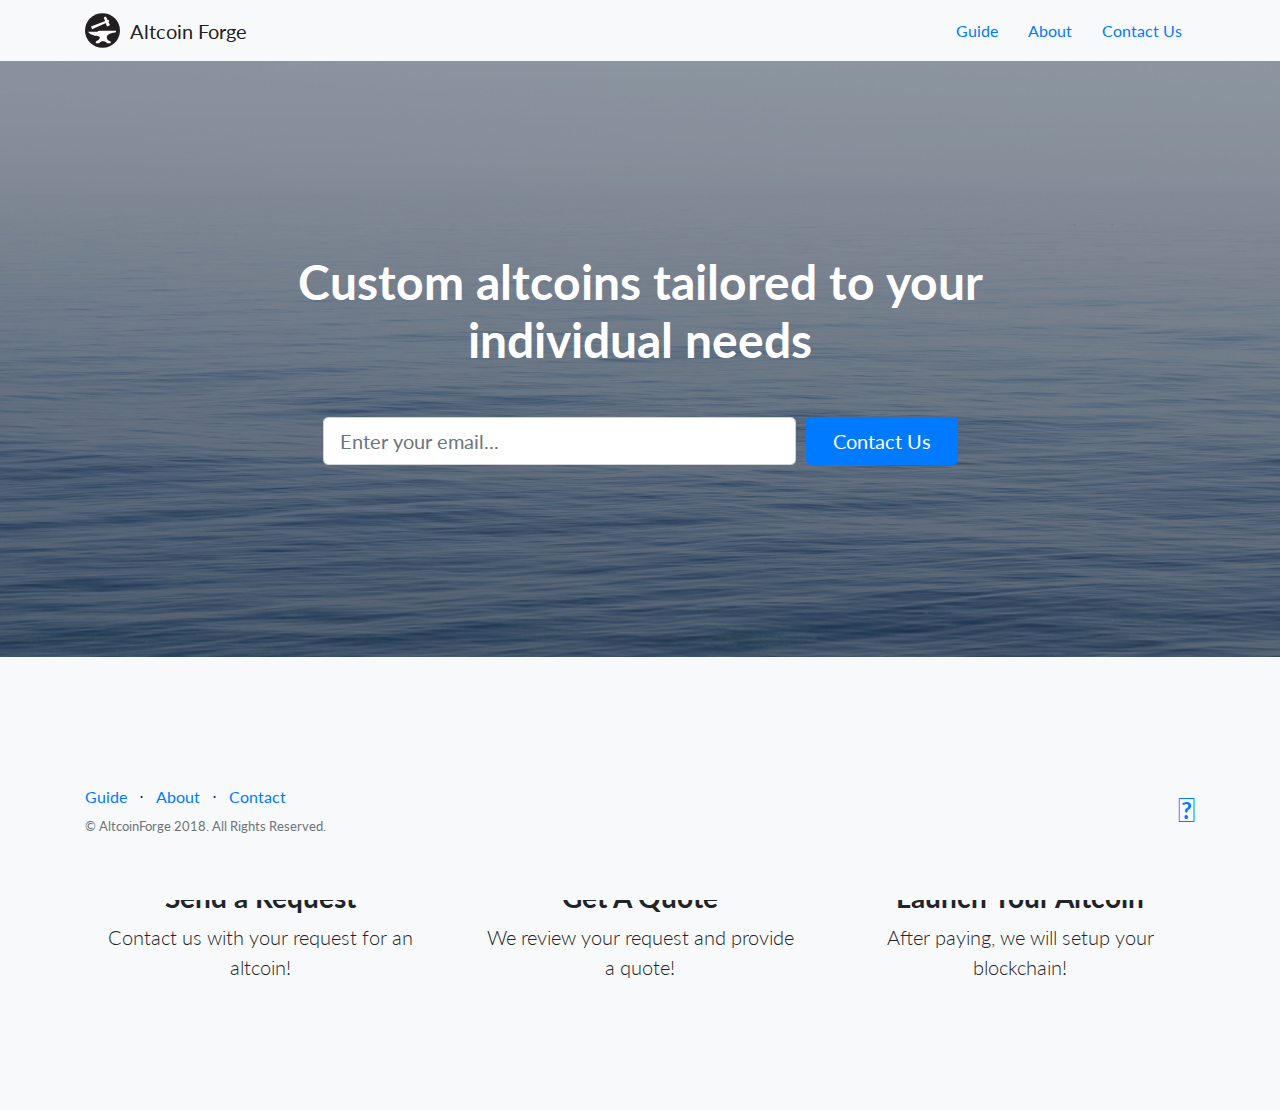
==== index.html @ c7338440 "Fixed Footer, Removed Unused Sections" ====
<!DOCTYPE html>
<html lang="en">

  <head>

    <meta charset="utf-8">
    <meta name="viewport" content="width=device-width, initial-scale=1, shrink-to-fit=no">
    <meta name="description" content="">
    <meta name="author" content="">

    <title>Altcoin Forge Home</title>

    <!-- Bootstrap core CSS -->
    <link href="vendor/bootstrap/css/bootstrap.min.css" rel="stylesheet">

    <!-- Custom fonts for this template -->
    <link rel="stylesheet" href="https://use.fontawesome.com/releases/v5.0.11/css/all.css" integrity="sha384-p2jx59pefphTFIpeqCcISO9MdVfIm4pNnsL08A6v5vaQc4owkQqxMV8kg4Yvhaw/" crossorigin="anonymous">
    <link href="vendor/font-awesome/css/font-awesome.min.css" rel="stylesheet" type="text/css">
    <link href="vendor/simple-line-icons/css/simple-line-icons.css" rel="stylesheet" type="text/css">
    <link href="https://fonts.googleapis.com/css?family=Lato:300,400,700,300italic,400italic,700italic" rel="stylesheet" type="text/css">

    <!-- Custom styles for this template -->
    <link href="css/landing-page.min.css" rel="stylesheet">

    <!-- Favicon -->
    <link rel="icon" href="./img/icon.png" sizes="16x16">
  </head>

  <body>

    <!-- Navigation -->
    <nav class="navbar navbar-light bg-light static-top">
      <div class="container">
        <a class="navbar-brand" href="/" style='display:flex; align-items:center'>
          <img src='./img/goodlogo.svg' width='35' style='margin-right: 10px'/>
          Altcoin Forge
        </a>
        <div>
          <a class="btn" href="/guide">Guide</a>
          <a class="btn" href="/about">About</a>
          <a class="btn" href="/contact">Contact Us</a>
        </div>
      </div>
    </nav>
    <!-- Masthead -->
    <header class="masthead text-white text-center">
      <div class="overlay" style="background-attachment: fixed;"></div>
      <div class="container">
        <div class="row">
          <div class="col-xl-9 mx-auto">
            <h1 class="mb-5">Custom altcoins tailored to your individual needs</h1>
          </div>
          <div class="col-md-10 col-lg-8 col-xl-7 mx-auto">
            <form>
              <div class="form-row">
                <div class="col-12 col-md-9 mb-2 mb-md-0">
                  <input type="email" class="form-control form-control-lg" placeholder="Enter your email...">
                </div>
                <div class="col-12 col-md-3">
                  <button type="submit" class="btn btn-block btn-lg btn-primary">Contact Us</button>
                </div>
              </div>
            </form>
          </div>
        </div>
      </div>
    </header>

    <!-- Icons Grid -->
    <section class="features-icons bg-light text-center">
      <div class="container">
        <div class="row">
          <div class="col-lg-4">
            <div class="features-icons-item mx-auto mb-5 mb-lg-0 mb-lg-3">
              <div class="features-icons-icon d-flex">
                <i class="icon-paper-plane m-auto text-primary"></i>
              </div>
              <h3>Send a Request</h3>
              <p class="lead mb-0">Contact us with your request for an altcoin!</p>
            </div>
          </div>
          <div class="col-lg-4">
            <div class="features-icons-item mx-auto mb-5 mb-lg-0 mb-lg-3">
              <div class="features-icons-icon d-flex">
                <i class="icon-envelope-letter m-auto text-primary"></i>
              </div>
              <h3>Get A Quote</h3>
              <p class="lead mb-0">We review your request and provide a quote!</p>
            </div>
          </div>
          <div class="col-lg-4">
            <div class="features-icons-item mx-auto mb-0 mb-lg-3">
              <div class="features-icons-icon d-flex">
                <i class="icon-rocket m-auto text-primary"></i>
              </div>
              <h3>Launch Your Altcoin</h3>
              <p class="lead mb-0">After paying, we will setup your blockchain!</p>
            </div>
          </div>
        </div>
      </div>
    </section>

    <!-- Footer -->
    <footer class="footer fixed-bottom bg-light">
      <div class="container">
        <div class="row">
          <div class="col-lg-6 h-100 text-center text-lg-left my-auto">
            <ul class="list-inline mb-2">
              <li class="list-inline-item">
                <a href="/about">Guide</a>
              </li>
              <li class="list-inline-item">&sdot;</li>
              <li class="list-inline-item">
                <a href="/about">About</a>
              </li>
              <li class="list-inline-item">&sdot;</li>
              <li class="list-inline-item">
                <a href="/contact">Contact</a>
              </li>
            </ul>
            <p class="text-muted small mb-4 mb-lg-0">&copy; AltcoinForge 2018. All Rights Reserved.</p>
          </div>
          <div class="col-lg-6 h-100 text-center text-lg-right my-auto">
            <ul class="list-inline mb-0">
              <!-- <li class="list-inline-item mr-3">
                <a href="#">
                  <i class="fa fa-facebook fa-2x fa-fw"></i>
                </a>
              </li>
              <li class="list-inline-item mr-3">
                <a href="#">
                  <i class="fa fa-twitter fa-2x fa-fw"></i>
                </a>
              </li>
              <li class="list-inline-item">
                <a href="#">
                  <i class="fa fa-instagram fa-2x fa-fw"></i>
                </a>
              </li> -->
              <li class="list-inline-item">
                <a href="/contact">
                  <i class="fas fa-envelope fa-2x fa-fw"></i>
                </a>
              </li>
            </ul>
          </div>
        </div>
      </div>
    </footer>

    <!-- Bootstrap core JavaScript -->
    <script src="vendor/jquery/jquery.min.js"></script>
    <script src="vendor/bootstrap/js/bootstrap.bundle.min.js"></script>

  </body>

</html>
---- vendor/simple-line-icons/css/simple-line-icons.css ----
@font-face {
  font-family: 'simple-line-icons';
  src: url('../fonts/Simple-Line-Icons.eot?v=2.4.0');
  src: url('../fonts/Simple-Line-Icons.eot?v=2.4.0#iefix') format('embedded-opentype'), url('../fonts/Simple-Line-Icons.woff2?v=2.4.0') format('woff2'), url('../fonts/Simple-Line-Icons.ttf?v=2.4.0') format('truetype'), url('../fonts/Simple-Line-Icons.woff?v=2.4.0') format('woff'), url('../fonts/Simple-Line-Icons.svg?v=2.4.0#simple-line-icons') format('svg');
  font-weight: normal;
  font-style: normal;
}
/*
 Use the following CSS code if you want to have a class per icon.
 Instead of a list of all class selectors, you can use the generic [class*="icon-"] selector, but it's slower:
*/
.icon-user,
.icon-people,
.icon-user-female,
.icon-user-follow,
.icon-user-following,
.icon-user-unfollow,
.icon-login,
.icon-logout,
.icon-emotsmile,
.icon-phone,
.icon-call-end,
.icon-call-in,
.icon-call-out,
.icon-map,
.icon-location-pin,
.icon-direction,
.icon-directions,
.icon-compass,
.icon-layers,
.icon-menu,
.icon-list,
.icon-options-vertical,
.icon-options,
.icon-arrow-down,
.icon-arrow-left,
.icon-arrow-right,
.icon-arrow-up,
.icon-arrow-up-circle,
.icon-arrow-left-circle,
.icon-arrow-right-circle,
.icon-arrow-down-circle,
.icon-check,
.icon-clock,
.icon-plus,
.icon-minus,
.icon-close,
.icon-event,
.icon-exclamation,
.icon-organization,
.icon-trophy,
.icon-screen-smartphone,
.icon-screen-desktop,
.icon-plane,
.icon-notebook,
.icon-mustache,
.icon-mouse,
.icon-magnet,
.icon-energy,
.icon-disc,
.icon-cursor,
.icon-cursor-move,
.icon-crop,
.icon-chemistry,
.icon-speedometer,
.icon-shield,
.icon-screen-tablet,
.icon-magic-wand,
.icon-hourglass,
.icon-graduation,
.icon-ghost,
.icon-game-controller,
.icon-fire,
.icon-eyeglass,
.icon-envelope-open,
.icon-envelope-letter,
.icon-bell,
.icon-badge,
.icon-anchor,
.icon-wallet,
.icon-vector,
.icon-speech,
.icon-puzzle,
.icon-printer,
.icon-present,
.icon-playlist,
.icon-pin,
.icon-picture,
.icon-handbag,
.icon-globe-alt,
.icon-globe,
.icon-folder-alt,
.icon-folder,
.icon-film,
.icon-feed,
.icon-drop,
.icon-drawer,
.icon-docs,
.icon-doc,
.icon-diamond,
.icon-cup,
.icon-calculator,
.icon-bubbles,
.icon-briefcase,
.icon-book-open,
.icon-basket-loaded,
.icon-basket,
.icon-bag,
.icon-action-undo,
.icon-action-redo,
.icon-wrench,
.icon-umbrella,
.icon-trash,
.icon-tag,
.icon-support,
.icon-frame,
.icon-size-fullscreen,
.icon-size-actual,
.icon-shuffle,
.icon-share-alt,
.icon-share,
.icon-rocket,
.icon-question,
.icon-pie-chart,
.icon-pencil,
.icon-note,
.icon-loop,
.icon-home,
.icon-grid,
.icon-graph,
.icon-microphone,
.icon-music-tone-alt,
.icon-music-tone,
.icon-earphones-alt,
.icon-earphones,
.icon-equalizer,
.icon-like,
.icon-dislike,
.icon-control-start,
.icon-control-rewind,
.icon-control-play,
.icon-control-pause,
.icon-control-forward,
.icon-control-end,
.icon-volume-1,
.icon-volume-2,
.icon-volume-off,
.icon-calendar,
.icon-bulb,
.icon-chart,
.icon-ban,
.icon-bubble,
.icon-camrecorder,
.icon-camera,
.icon-cloud-download,
.icon-cloud-upload,
.icon-envelope,
.icon-eye,
.icon-flag,
.icon-heart,
.icon-info,
.icon-key,
.icon-link,
.icon-lock,
.icon-lock-open,
.icon-magnifier,
.icon-magnifier-add,
.icon-magnifier-remove,
.icon-paper-clip,
.icon-paper-plane,
.icon-power,
.icon-refresh,
.icon-reload,
.icon-settings,
.icon-star,
.icon-symbol-female,
.icon-symbol-male,
.icon-target,
.icon-credit-card,
.icon-paypal,
.icon-social-tumblr,
.icon-social-twitter,
.icon-social-facebook,
.icon-social-instagram,
.icon-social-linkedin,
.icon-social-pinterest,
.icon-social-github,
.icon-social-google,
.icon-social-reddit,
.icon-social-skype,
.icon-social-dribbble,
.icon-social-behance,
.icon-social-foursqare,
.icon-social-soundcloud,
.icon-social-spotify,
.icon-social-stumbleupon,
.icon-social-youtube,
.icon-social-dropbox,
.icon-social-vkontakte,
.icon-social-steam {
  font-family: 'simple-line-icons';
  speak: none;
  font-style: normal;
  font-weight: normal;
  font-variant: normal;
  text-transform: none;
  line-height: 1;
  /* Better Font Rendering =========== */
  -webkit-font-smoothing: antialiased;
  -moz-osx-font-smoothing: grayscale;
}
.icon-user:before {
  content: "\e005";
}
.icon-people:before {
  content: "\e001";
}
.icon-user-female:before {
  content: "\e000";
}
.icon-user-follow:before {
  content: "\e002";
}
.icon-user-following:before {
  content: "\e003";
}
.icon-user-unfollow:before {
  content: "\e004";
}
.icon-login:before {
  content: "\e066";
}
.icon-logout:before {
  content: "\e065";
}
.icon-emotsmile:before {
  content: "\e021";
}
.icon-phone:before {
  content: "\e600";
}
.icon-call-end:before {
  content: "\e048";
}
.icon-call-in:before {
  content: "\e047";
}
.icon-call-out:before {
  content: "\e046";
}
.icon-map:before {
  content: "\e033";
}
.icon-location-pin:before {
  content: "\e096";
}
.icon-direction:before {
  content: "\e042";
}
.icon-directions:before {
  content: "\e041";
}
.icon-compass:before {
  content: "\e045";
}
.icon-layers:before {
  content: "\e034";
}
.icon-menu:before {
  content: "\e601";
}
.icon-list:before {
  content: "\e067";
}
.icon-options-vertical:before {
  content: "\e602";
}
.icon-options:before {
  content: "\e603";
}
.icon-arrow-down:before {
  content: "\e604";
}
.icon-arrow-left:before {
  content: "\e605";
}
.icon-arrow-right:before {
  content: "\e606";
}
.icon-arrow-up:before {
  content: "\e607";
}
.icon-arrow-up-circle:before {
  content: "\e078";
}
.icon-arrow-left-circle:before {
  content: "\e07a";
}
.icon-arrow-right-circle:before {
  content: "\e079";
}
.icon-arrow-down-circle:before {
  content: "\e07b";
}
.icon-check:before {
  content: "\e080";
}
.icon-clock:before {
  content: "\e081";
}
.icon-plus:before {
  content: "\e095";
}
.icon-minus:before {
  content: "\e615";
}
.icon-close:before {
  content: "\e082";
}
.icon-event:before {
  content: "\e619";
}
.icon-exclamation:before {
  content: "\e617";
}
.icon-organization:before {
  content: "\e616";
}
.icon-trophy:before {
  content: "\e006";
}
.icon-screen-smartphone:before {
  content: "\e010";
}
.icon-screen-desktop:before {
  content: "\e011";
}
.icon-plane:before {
  content: "\e012";
}
.icon-notebook:before {
  content: "\e013";
}
.icon-mustache:before {
  content: "\e014";
}
.icon-mouse:before {
  content: "\e015";
}
.icon-magnet:before {
  content: "\e016";
}
.icon-energy:before {
  content: "\e020";
}
.icon-disc:before {
  content: "\e022";
}
.icon-cursor:before {
  content: "\e06e";
}
.icon-cursor-move:before {
  content: "\e023";
}
.icon-crop:before {
  content: "\e024";
}
.icon-chemistry:before {
  content: "\e026";
}
.icon-speedometer:before {
  content: "\e007";
}
.icon-shield:before {
  content: "\e00e";
}
.icon-screen-tablet:before {
  content: "\e00f";
}
.icon-magic-wand:before {
  content: "\e017";
}
.icon-hourglass:before {
  content: "\e018";
}
.icon-graduation:before {
  content: "\e019";
}
.icon-ghost:before {
  content: "\e01a";
}
.icon-game-controller:before {
  content: "\e01b";
}
.icon-fire:before {
  content: "\e01c";
}
.icon-eyeglass:before {
  content: "\e01d";
}
.icon-envelope-open:before {
  content: "\e01e";
}
.icon-envelope-letter:before {
  content: "\e01f";
}
.icon-bell:before {
  content: "\e027";
}
.icon-badge:before {
  content: "\e028";
}
.icon-anchor:before {
  content: "\e029";
}
.icon-wallet:before {
  content: "\e02a";
}
.icon-vector:before {
  content: "\e02b";
}
.icon-speech:before {
  content: "\e02c";
}
.icon-puzzle:before {
  content: "\e02d";
}
.icon-printer:before {
  content: "\e02e";
}
.icon-present:before {
  content: "\e02f";
}
.icon-playlist:before {
  content: "\e030";
}
.icon-pin:before {
  content: "\e031";
}
.icon-picture:before {
  content: "\e032";
}
.icon-handbag:before {
  content: "\e035";
}
.icon-globe-alt:before {
  content: "\e036";
}
.icon-globe:before {
  content: "\e037";
}
.icon-folder-alt:before {
  content: "\e039";
}
.icon-folder:before {
  content: "\e089";
}
.icon-film:before {
  content: "\e03a";
}
.icon-feed:before {
  content: "\e03b";
}
.icon-drop:before {
  content: "\e03e";
}
.icon-drawer:before {
  content: "\e03f";
}
.icon-docs:before {
  content: "\e040";
}
.icon-doc:before {
  content: "\e085";
}
.icon-diamond:before {
  content: "\e043";
}
.icon-cup:before {
  content: "\e044";
}
.icon-calculator:before {
  content: "\e049";
}
.icon-bubbles:before {
  content: "\e04a";
}
.icon-briefcase:before {
  content: "\e04b";
}
.icon-book-open:before {
  content: "\e04c";
}
.icon-basket-loaded:before {
  content: "\e04d";
}
.icon-basket:before {
  content: "\e04e";
}
.icon-bag:before {
  content: "\e04f";
}
.icon-action-undo:before {
  content: "\e050";
}
.icon-action-redo:before {
  content: "\e051";
}
.icon-wrench:before {
  content: "\e052";
}
.icon-umbrella:before {
  content: "\e053";
}
.icon-trash:before {
  content: "\e054";
}
.icon-tag:before {
  content: "\e055";
}
.icon-support:before {
  content: "\e056";
}
.icon-frame:before {
  content: "\e038";
}
.icon-size-fullscreen:before {
  content: "\e057";
}
.icon-size-actual:before {
  content: "\e058";
}
.icon-shuffle:before {
  content: "\e059";
}
.icon-share-alt:before {
  content: "\e05a";
}
.icon-share:before {
  content: "\e05b";
}
.icon-rocket:before {
  content: "\e05c";
}
.icon-question:before {
  content: "\e05d";
}
.icon-pie-chart:before {
  content: "\e05e";
}
.icon-pencil:before {
  content: "\e05f";
}
.icon-note:before {
  content: "\e060";
}
.icon-loop:before {
  content: "\e064";
}
.icon-home:before {
  content: "\e069";
}
.icon-grid:before {
  content: "\e06a";
}
.icon-graph:before {
  content: "\e06b";
}
.icon-microphone:before {
  content: "\e063";
}
.icon-music-tone-alt:before {
  content: "\e061";
}
.icon-music-tone:before {
  content: "\e062";
}
.icon-earphones-alt:before {
  content: "\e03c";
}
.icon-earphones:before {
  content: "\e03d";
}
.icon-equalizer:before {
  content: "\e06c";
}
.icon-like:before {
  content: "\e068";
}
.icon-dislike:before {
  content: "\e06d";
}
.icon-control-start:before {
  content: "\e06f";
}
.icon-control-rewind:before {
  content: "\e070";
}
.icon-control-play:before {
  content: "\e071";
}
.icon-control-pause:before {
  content: "\e072";
}
.icon-control-forward:before {
  content: "\e073";
}
.icon-control-end:before {
  content: "\e074";
}
.icon-volume-1:before {
  content: "\e09f";
}
.icon-volume-2:before {
  content: "\e0a0";
}
.icon-volume-off:before {
  content: "\e0a1";
}
.icon-calendar:before {
  content: "\e075";
}
.icon-bulb:before {
  content: "\e076";
}
.icon-chart:before {
  content: "\e077";
}
.icon-ban:before {
  content: "\e07c";
}
.icon-bubble:before {
  content: "\e07d";
}
.icon-camrecorder:before {
  content: "\e07e";
}
.icon-camera:before {
  content: "\e07f";
}
.icon-cloud-download:before {
  content: "\e083";
}
.icon-cloud-upload:before {
  content: "\e084";
}
.icon-envelope:before {
  content: "\e086";
}
.icon-eye:before {
  content: "\e087";
}
.icon-flag:before {
  content: "\e088";
}
.icon-heart:before {
  content: "\e08a";
}
.icon-info:before {
  content: "\e08b";
}
.icon-key:before {
  content: "\e08c";
}
.icon-link:before {
  content: "\e08d";
}
.icon-lock:before {
  content: "\e08e";
}
.icon-lock-open:before {
  content: "\e08f";
}
.icon-magnifier:before {
  content: "\e090";
}
.icon-magnifier-add:before {
  content: "\e091";
}
.icon-magnifier-remove:before {
  content: "\e092";
}
.icon-paper-clip:before {
  content: "\e093";
}
.icon-paper-plane:before {
  content: "\e094";
}
.icon-power:before {
  content: "\e097";
}
.icon-refresh:before {
  content: "\e098";
}
.icon-reload:before {
  content: "\e099";
}
.icon-settings:before {
  content: "\e09a";
}
.icon-star:before {
  content: "\e09b";
}
.icon-symbol-female:before {
  content: "\e09c";
}
.icon-symbol-male:before {
  content: "\e09d";
}
.icon-target:before {
  content: "\e09e";
}
.icon-credit-card:before {
  content: "\e025";
}
.icon-paypal:before {
  content: "\e608";
}
.icon-social-tumblr:before {
  content: "\e00a";
}
.icon-social-twitter:before {
  content: "\e009";
}
.icon-social-facebook:before {
  content: "\e00b";
}
.icon-social-instagram:before {
  content: "\e609";
}
.icon-social-linkedin:before {
  content: "\e60a";
}
.icon-social-pinterest:before {
  content: "\e60b";
}
.icon-social-github:before {
  content: "\e60c";
}
.icon-social-google:before {
  content: "\e60d";
}
.icon-social-reddit:before {
  content: "\e60e";
}
.icon-social-skype:before {
  content: "\e60f";
}
.icon-social-dribbble:before {
  content: "\e00d";
}
.icon-social-behance:before {
  content: "\e610";
}
.icon-social-foursqare:before {
  content: "\e611";
}
.icon-social-soundcloud:before {
  content: "\e612";
}
.icon-social-spotify:before {
  content: "\e613";
}
.icon-social-stumbleupon:before {
  content: "\e614";
}
.icon-social-youtube:before {
  content: "\e008";
}
.icon-social-dropbox:before {
  content: "\e00c";
}
.icon-social-vkontakte:before {
  content: "\e618";
}
.icon-social-steam:before {
  content: "\e620";
}
---- css/landing-page.min.css ----
body{font-family:Lato,'Helvetica Neue',Helvetica,Arial,sans-serif}h1,h2,h3,h4,h5,h6{font-family:Lato,'Helvetica Neue',Helvetica,Arial,sans-serif;font-weight:700}header.masthead{position:relative;background-color:#343a40;background:url(../img/bg-masthead.jpg) no-repeat center center;-webkit-background-size:cover;-moz-background-size:cover;-o-background-size:cover;background-size:cover;padding-top:8rem;padding-bottom:8rem}header.masthead .overlay{position:absolute;background-color:#212529;height:100%;width:100%;top:0;left:0;opacity:.3}header.masthead h1{font-size:2rem}@media (min-width:768px){header.masthead{padding-top:12rem;padding-bottom:12rem}header.masthead h1{font-size:3rem}}.showcase .showcase-text{padding:3rem}.showcase .showcase-img{min-height:30rem;background-size:cover}@media (min-width:768px){.showcase .showcase-text{padding:7rem}}.features-icons{padding-top:7rem;padding-bottom:7rem}.features-icons .features-icons-item{max-width:20rem}.features-icons .features-icons-item .features-icons-icon{height:7rem}.features-icons .features-icons-item .features-icons-icon i{font-size:4.5rem}.features-icons .features-icons-item:hover .features-icons-icon i{font-size:5rem}.testimonials{padding-top:7rem;padding-bottom:7rem}.testimonials .testimonial-item{max-width:18rem}.testimonials .testimonial-item img{max-width:12rem;box-shadow:0 5px 5px 0 #adb5bd}.call-to-action{position:relative;background-color:#343a40;background:url(../img/bg-masthead.jpg) no-repeat center center;-webkit-background-size:cover;-moz-background-size:cover;-o-background-size:cover;background-size:cover;padding-top:7rem;padding-bottom:7rem}.call-to-action .overlay{position:absolute;background-color:#212529;height:100%;width:100%;top:0;left:0;opacity:.3}footer.footer{padding-top:4rem;padding-bottom:4rem}
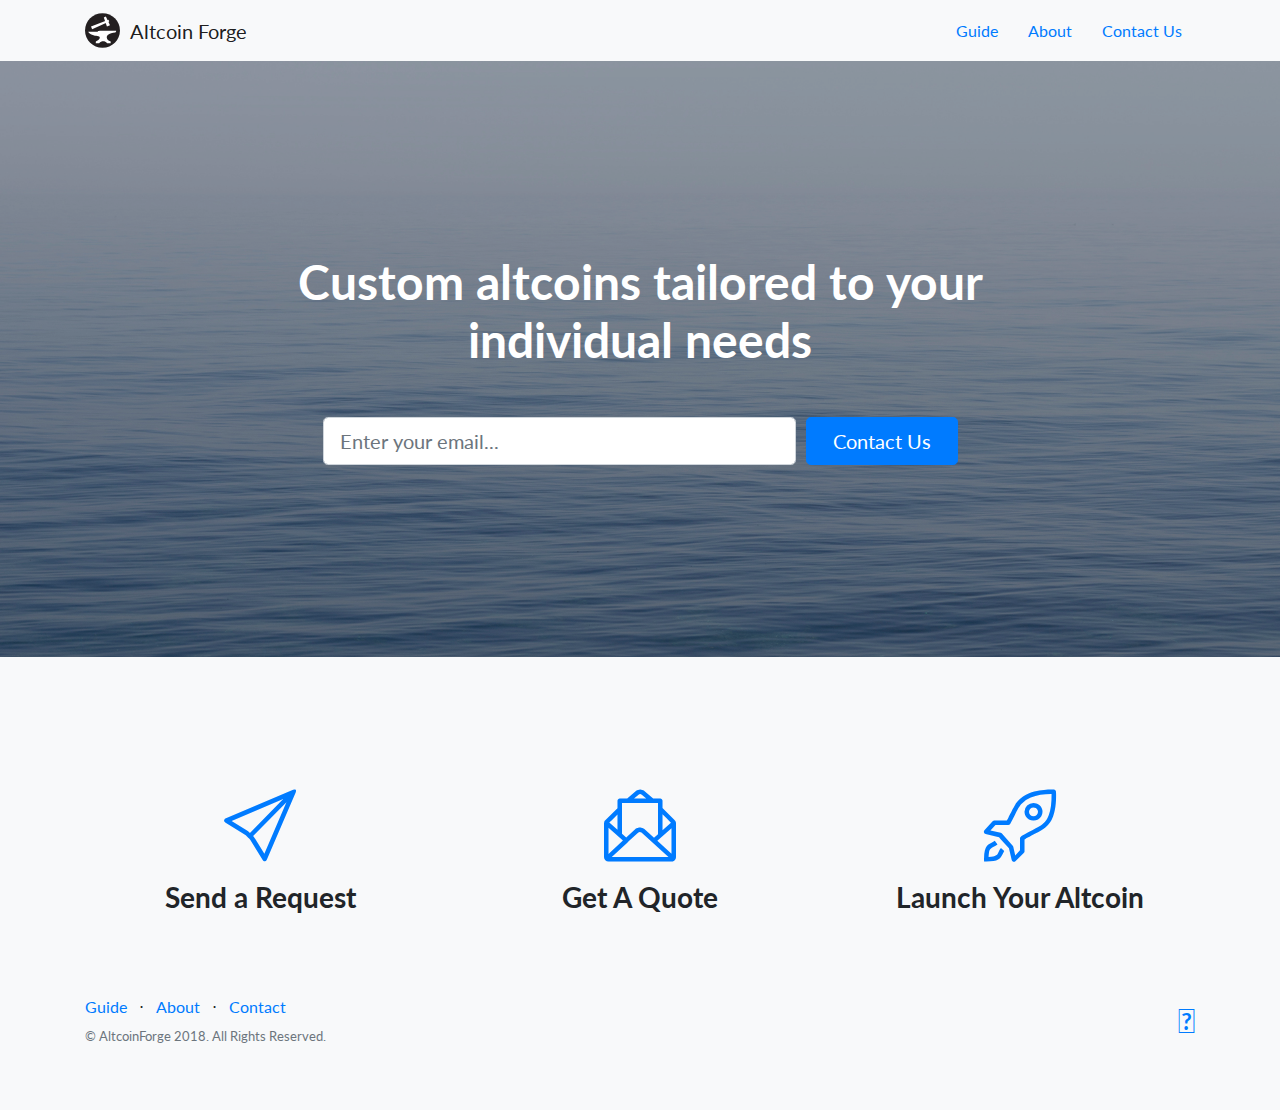
==== commit 883b6127: "Fixed Footer, Custom CSS," ====
--- a/index.html
+++ b/index.html
@@ -20,6 +20,7 @@
     <link href="https://fonts.googleapis.com/css?family=Lato:300,400,700,300italic,400italic,700italic" rel="stylesheet" type="text/css">
 
     <!-- Custom styles for this template -->
+    <link href="css/custom.css" rel="stylesheet">
     <link href="css/landing-page.min.css" rel="stylesheet">
 
     <!-- Favicon -->
@@ -102,7 +103,7 @@
     </section>
 
     <!-- Footer -->
-    <footer class="footer fixed-bottom bg-light">
+    <footer class="footer bg-light">
       <div class="container">
         <div class="row">
           <div class="col-lg-6 h-100 text-center text-lg-left my-auto">
--- a/css/custom.css
+++ b/css/custom.css
@@ -0,0 +1,11 @@
+body {
+  min-height: 100vh;
+  position: relative;
+}
+
+footer {
+  width: 100%;
+  position: absolute;
+  bottom: 0;
+  left: 0;
+}
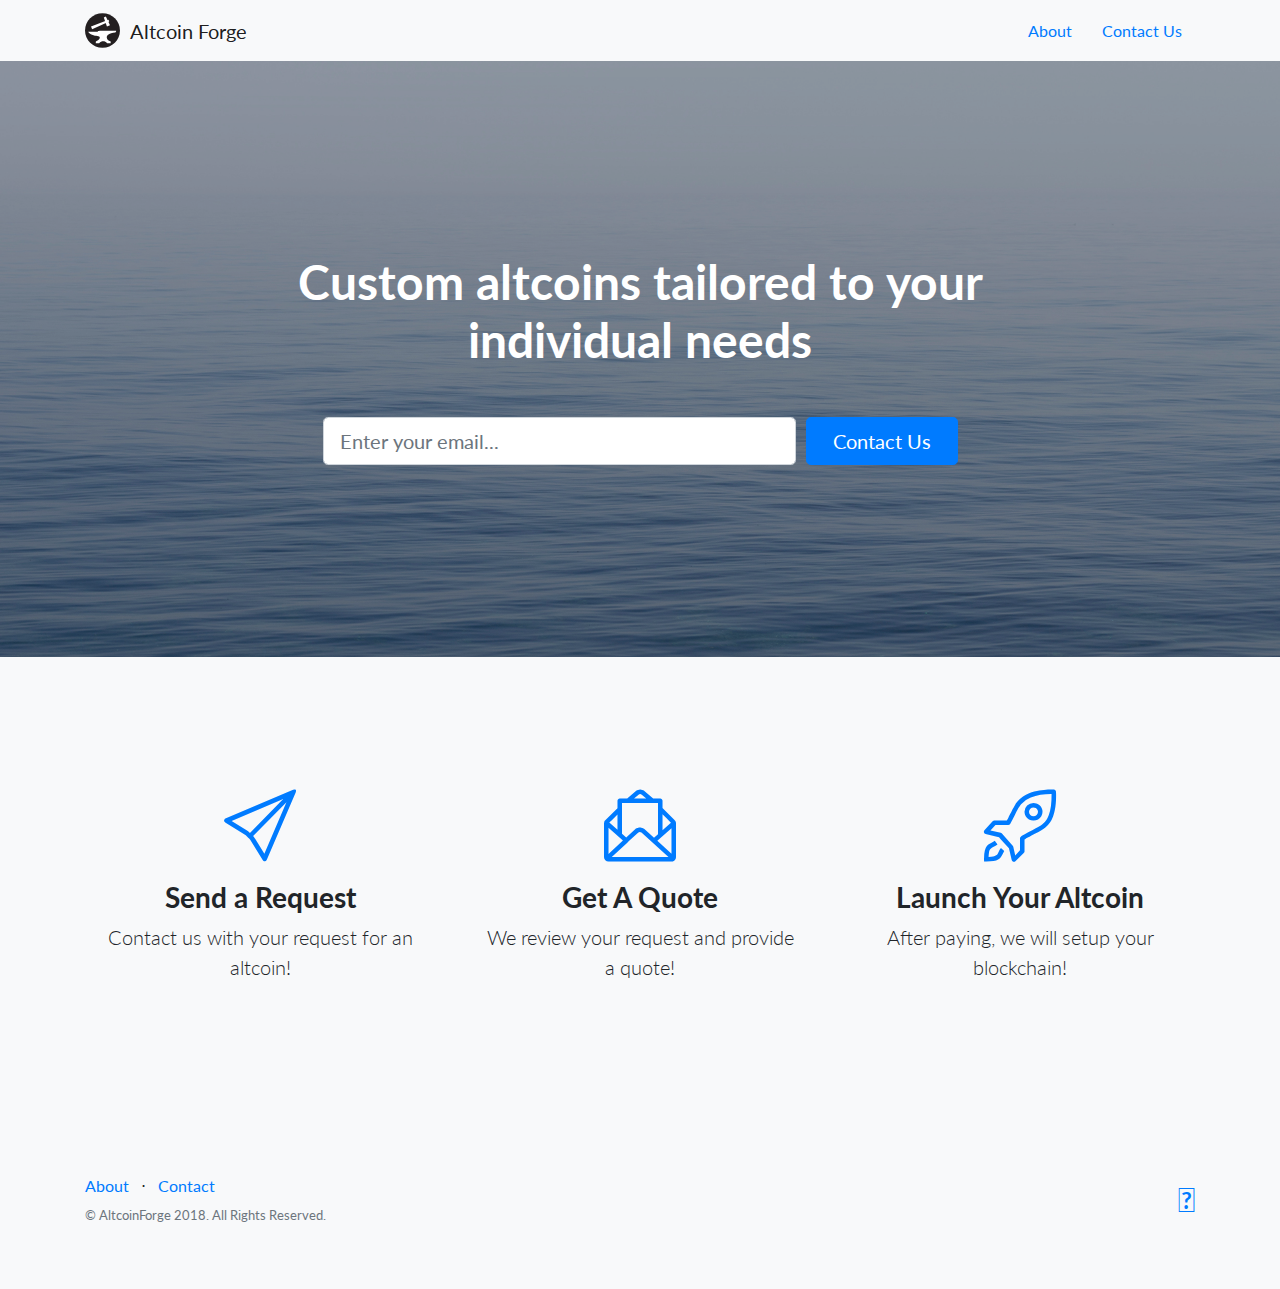
==== commit c0d9b638: "Temporarily commented out guide page" ====
--- a/index.html
+++ b/index.html
@@ -37,7 +37,7 @@
           Altcoin Forge
         </a>
         <div>
-          <a class="btn" href="/guide">Guide</a>
+          <!-- <a class="btn" href="/guide">Guide</a> -->
           <a class="btn" href="/about">About</a>
           <a class="btn" href="/contact">Contact Us</a>
         </div>
@@ -52,13 +52,13 @@
             <h1 class="mb-5">Custom altcoins tailored to your individual needs</h1>
           </div>
           <div class="col-md-10 col-lg-8 col-xl-7 mx-auto">
-            <form>
+            <form class='home-form'>
               <div class="form-row">
                 <div class="col-12 col-md-9 mb-2 mb-md-0">
-                  <input type="email" class="form-control form-control-lg" placeholder="Enter your email...">
+                  <input type="email" id='home-email' class="form-control form-control-lg" placeholder="Enter your email...">
                 </div>
                 <div class="col-12 col-md-3">
-                  <button type="submit" class="btn btn-block btn-lg btn-primary">Contact Us</button>
+                  <button type="submit" id='home-contact' class="btn btn-block btn-lg btn-primary">Contact Us</button>
                 </div>
               </div>
             </form>
@@ -108,10 +108,10 @@
         <div class="row">
           <div class="col-lg-6 h-100 text-center text-lg-left my-auto">
             <ul class="list-inline mb-2">
-              <li class="list-inline-item">
+              <!-- <li class="list-inline-item">
                 <a href="/about">Guide</a>
-              </li>
-              <li class="list-inline-item">&sdot;</li>
+              </li> -->
+              <!-- <li class="list-inline-item">&sdot;</li> -->
               <li class="list-inline-item">
                 <a href="/about">About</a>
               </li>
@@ -124,21 +124,6 @@
           </div>
           <div class="col-lg-6 h-100 text-center text-lg-right my-auto">
             <ul class="list-inline mb-0">
-              <!-- <li class="list-inline-item mr-3">
-                <a href="#">
-                  <i class="fa fa-facebook fa-2x fa-fw"></i>
-                </a>
-              </li>
-              <li class="list-inline-item mr-3">
-                <a href="#">
-                  <i class="fa fa-twitter fa-2x fa-fw"></i>
-                </a>
-              </li>
-              <li class="list-inline-item">
-                <a href="#">
-                  <i class="fa fa-instagram fa-2x fa-fw"></i>
-                </a>
-              </li> -->
               <li class="list-inline-item">
                 <a href="/contact">
                   <i class="fas fa-envelope fa-2x fa-fw"></i>
@@ -154,6 +139,7 @@
     <script src="vendor/jquery/jquery.min.js"></script>
     <script src="vendor/bootstrap/js/bootstrap.bundle.min.js"></script>
 
+    <script src="./js/index.js"></script>
   </body>
 
 </html>
--- a/css/custom.css
+++ b/css/custom.css
@@ -1,11 +1,17 @@
 body {
   min-height: 100vh;
-  position: relative;
+}
+
+body {
+  display: flex;
+  flex-direction: column;
 }
 
 footer {
   width: 100%;
-  position: absolute;
-  bottom: 0;
-  left: 0;
+  position: relative;
 }
+
+main {
+  flex-grow: 1;
+}
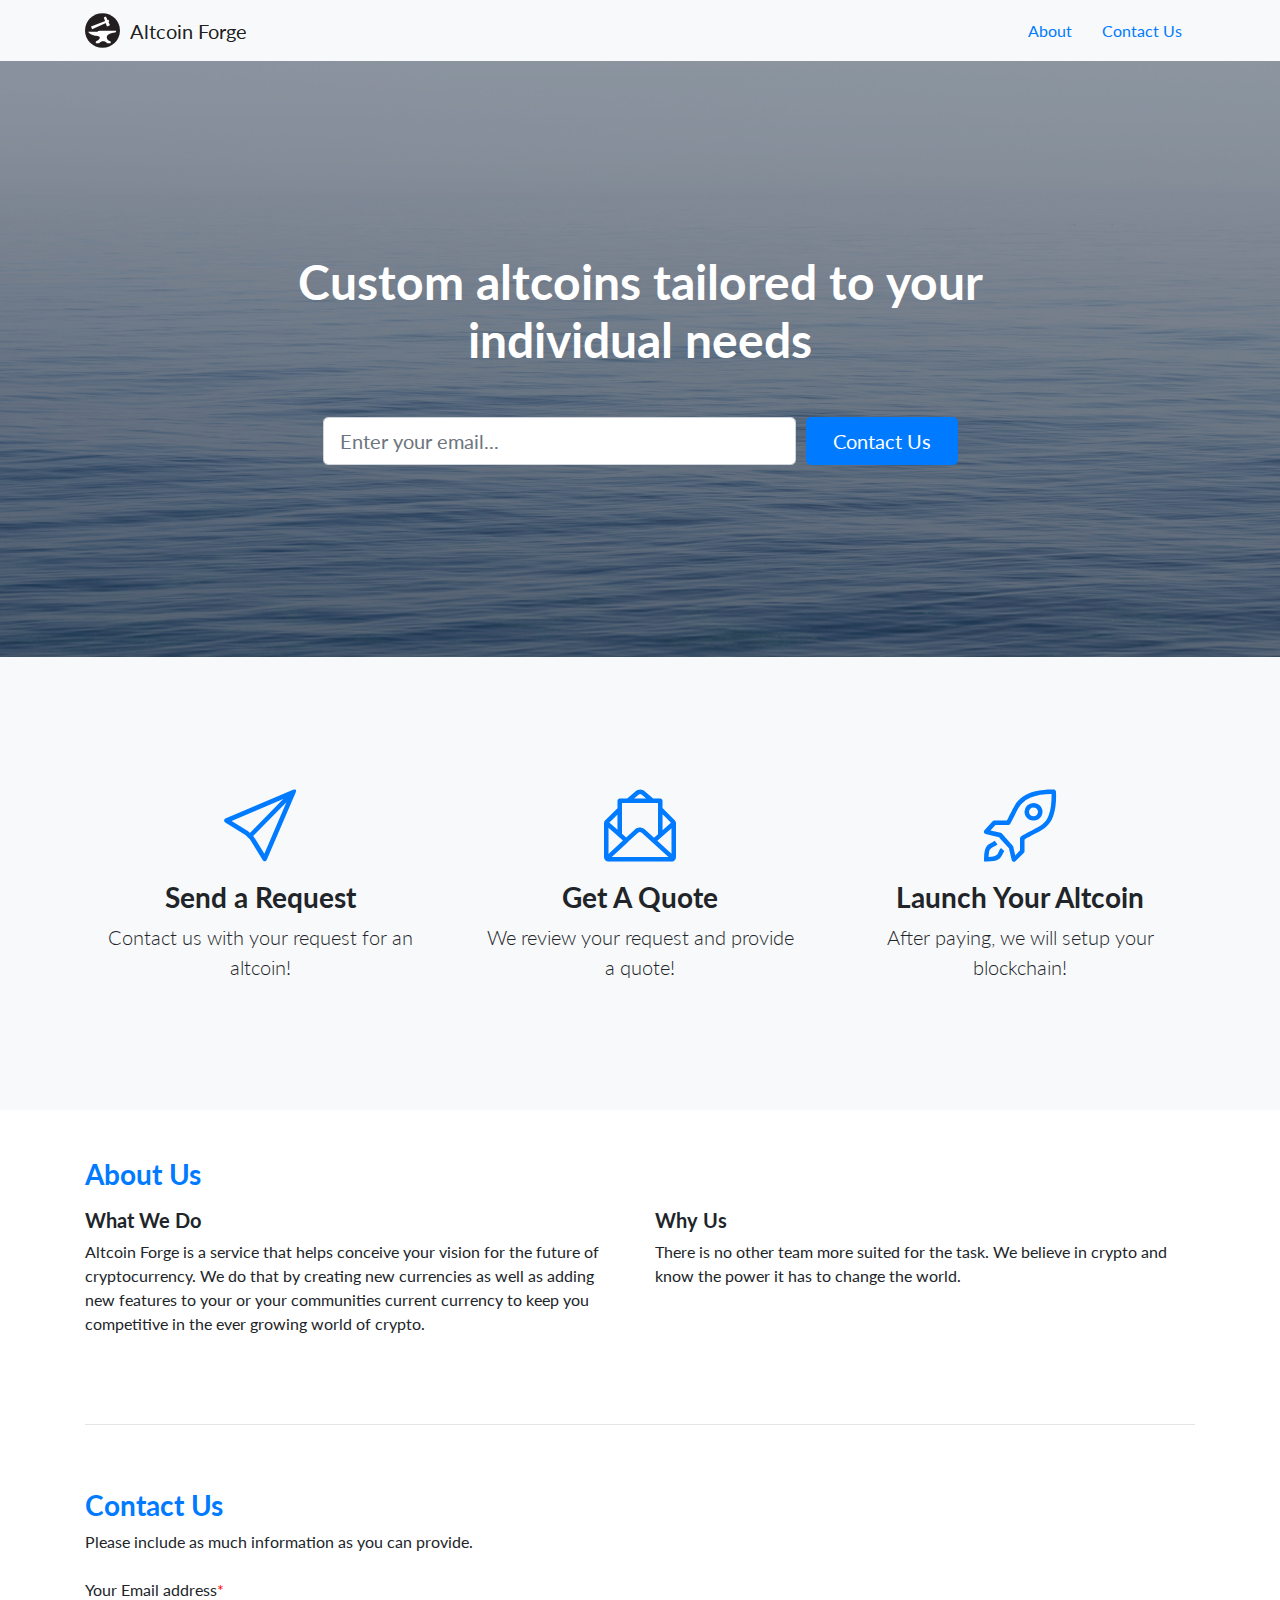
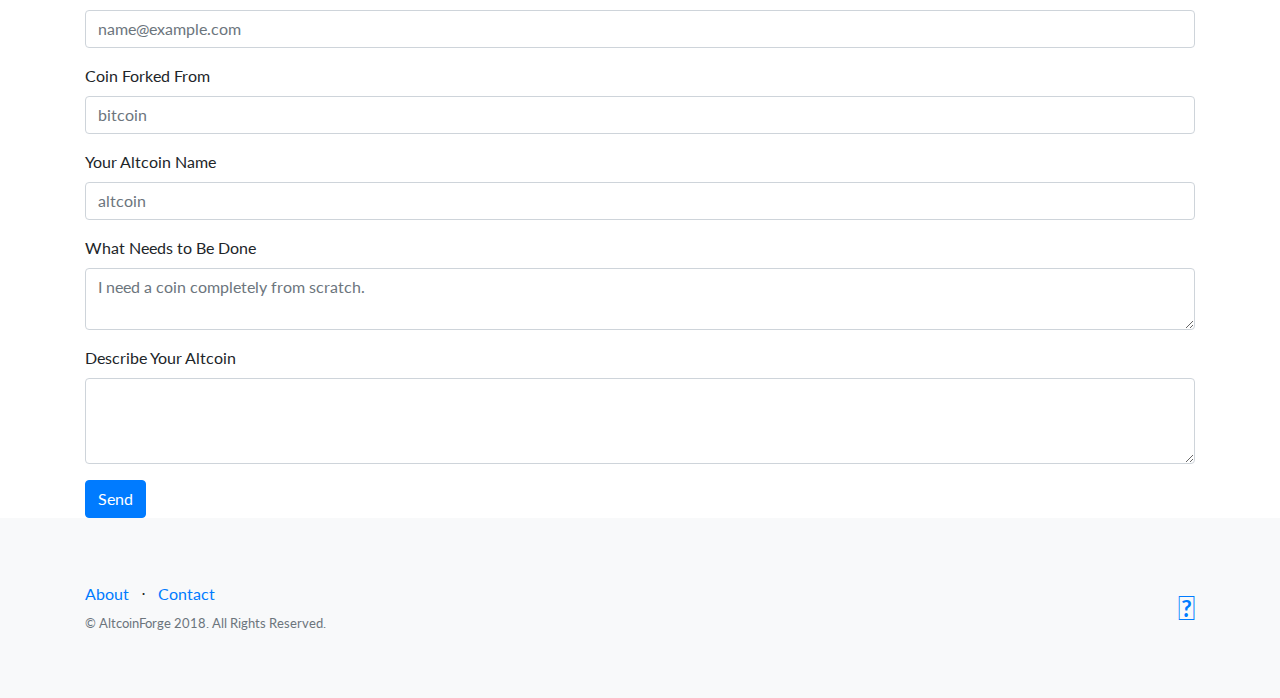
==== commit 62760b2f: "Fixed page scrolling" ====
--- a/index.html
+++ b/index.html
@@ -38,69 +38,120 @@
         </a>
         <div>
           <!-- <a class="btn" href="/guide">Guide</a> -->
-          <a class="btn" href="/about">About</a>
-          <a class="btn" href="/contact">Contact Us</a>
+          <a class="btn" href="#About">About</a>
+          <a class="btn" href="#Contact">Contact Us</a>
         </div>
       </div>
     </nav>
+
     <!-- Masthead -->
-    <header class="masthead text-white text-center">
-      <div class="overlay" style="background-attachment: fixed;"></div>
-      <div class="container">
-        <div class="row">
-          <div class="col-xl-9 mx-auto">
-            <h1 class="mb-5">Custom altcoins tailored to your individual needs</h1>
-          </div>
-          <div class="col-md-10 col-lg-8 col-xl-7 mx-auto">
-            <form class='home-form'>
-              <div class="form-row">
-                <div class="col-12 col-md-9 mb-2 mb-md-0">
-                  <input type="email" id='home-email' class="form-control form-control-lg" placeholder="Enter your email...">
+    <main>
+      <header class="masthead text-white text-center">
+        <div class="overlay" style="background-attachment: fixed;"></div>
+        <div class="container">
+          <div class="row">
+            <div class="col-xl-9 mx-auto">
+              <h1 class="mb-5">Custom altcoins tailored to your individual needs</h1>
+            </div>
+            <div class="col-md-10 col-lg-8 col-xl-7 mx-auto">
+              <form class='home-form'>
+                <div class="form-row">
+                  <div class="col-12 col-md-9 mb-2 mb-md-0">
+                    <input type="email" id='home-email' class="form-control form-control-lg" placeholder="Enter your email...">
+                  </div>
+                  <div class="col-12 col-md-3">
+                    <button type="submit" href='#Contact' id='home-contact' class="btn btn-block btn-lg btn-primary">Contact Us</button>
+                  </div>
                 </div>
-                <div class="col-12 col-md-3">
-                  <button type="submit" id='home-contact' class="btn btn-block btn-lg btn-primary">Contact Us</button>
-                </div>
-              </div>
-            </form>
-          </div>
-        </div>
-      </div>
-    </header>
-
-    <!-- Icons Grid -->
-    <section class="features-icons bg-light text-center">
-      <div class="container">
-        <div class="row">
-          <div class="col-lg-4">
-            <div class="features-icons-item mx-auto mb-5 mb-lg-0 mb-lg-3">
-              <div class="features-icons-icon d-flex">
-                <i class="icon-paper-plane m-auto text-primary"></i>
-              </div>
-              <h3>Send a Request</h3>
-              <p class="lead mb-0">Contact us with your request for an altcoin!</p>
-            </div>
-          </div>
-          <div class="col-lg-4">
-            <div class="features-icons-item mx-auto mb-5 mb-lg-0 mb-lg-3">
-              <div class="features-icons-icon d-flex">
-                <i class="icon-envelope-letter m-auto text-primary"></i>
-              </div>
-              <h3>Get A Quote</h3>
-              <p class="lead mb-0">We review your request and provide a quote!</p>
-            </div>
-          </div>
-          <div class="col-lg-4">
-            <div class="features-icons-item mx-auto mb-0 mb-lg-3">
-              <div class="features-icons-icon d-flex">
-                <i class="icon-rocket m-auto text-primary"></i>
-              </div>
-              <h3>Launch Your Altcoin</h3>
-              <p class="lead mb-0">After paying, we will setup your blockchain!</p>
+              </form>
             </div>
           </div>
         </div>
-      </div>
-    </section>
+      </header>
+
+      <!-- Icons Grid -->
+      <section class="features-icons bg-light text-center">
+        <div class="container">
+          <div class="row">
+            <div class="col-lg-4">
+              <div class="features-icons-item mx-auto mb-5 mb-lg-0 mb-lg-3">
+                <div class="features-icons-icon d-flex">
+                  <i class="icon-paper-plane m-auto text-primary"></i>
+                </div>
+                <h3>Send a Request</h3>
+                <p class="lead mb-0">Contact us with your request for an altcoin!</p>
+              </div>
+            </div>
+            <div class="col-lg-4">
+              <div class="features-icons-item mx-auto mb-5 mb-lg-0 mb-lg-3">
+                <div class="features-icons-icon d-flex">
+                  <i class="icon-envelope-letter m-auto text-primary"></i>
+                </div>
+                <h3>Get A Quote</h3>
+                <p class="lead mb-0">We review your request and provide a quote!</p>
+              </div>
+            </div>
+            <div class="col-lg-4">
+              <div class="features-icons-item mx-auto mb-0 mb-lg-3">
+                <div class="features-icons-icon d-flex">
+                  <i class="icon-rocket m-auto text-primary"></i>
+                </div>
+                <h3>Launch Your Altcoin</h3>
+                <p class="lead mb-0">After paying, we will setup your blockchain!</p>
+              </div>
+            </div>
+          </div>
+        </div>
+      </section>
+
+      <!-- About -->
+      <section id='About'>
+        <div class="container pt-5 pb-5">
+          <h3 class='mb-3 text-primary'>About Us</h3>
+          <div class='row'>
+            <div class='col-sm'>
+              <h5>What We Do</h5>
+              <p class='mb-4'>Altcoin Forge is a service that helps conceive your vision for the future of cryptocurrency. We do that by creating new currencies as well as adding new features to your or your communities current currency to keep you competitive in the ever growing world of crypto.</p>
+            </div>
+            <div class='col-sm'>
+              <h5>Why Us</h5>
+              <p class='mb-4'>There is no other team more suited for the task. We believe in crypto and know the power it has to change the world.</p>
+            </div>
+          </div>
+        </div>
+      </section>
+      <div class='container'><hr></div>
+      <!-- Form -->
+      <section id='Contact'>
+        <div class="container pt-5 pt-5">
+          <h3 class='text-primary'>Contact Us</h3>
+          <p>Please include as much information as you can provide.</p>
+          <form class='mt-4' action='https://formspree.io/hello@altcoinforge.com' method='POST'>
+            <div class="form-group">
+              <label for="email">Your Email address<span style='color:red'>*</span></label>
+              <input id='contactEmail' type="email" class="form-control" name="email" placeholder="name@example.com" required>
+            </div>
+            <div class="form-group">
+              <label for="coin">Coin Forked From</label>
+              <input type="text" class="form-control" name="coin" placeholder="bitcoin">
+            </div>
+            <div class="form-group">
+              <label for="altcoinname">Your Altcoin Name</label>
+              <input type="text" class="form-control" name="altcoinname" placeholder="altcoin">
+            </div>
+            <div class="form-group">
+              <label for="todo">What Needs to Be Done</label>
+              <textarea type="text" class="form-control" name="todo" rows="2" placeholder="I need a coin completely from scratch."></textarea>
+            </div>
+            <div class="form-group">
+              <label for="describe">Describe Your Altcoin</label>
+              <textarea class="form-control" name="describe" rows="3"></textarea>
+            </div>
+            <button type="submit" class="btn btn-primary">Send</button>
+          </form>
+        </div>
+      </section>
+    </main>
 
     <!-- Footer -->
     <footer class="footer bg-light">
@@ -109,15 +160,15 @@
           <div class="col-lg-6 h-100 text-center text-lg-left my-auto">
             <ul class="list-inline mb-2">
               <!-- <li class="list-inline-item">
-                <a href="/about">Guide</a>
+                <a href="#About">Guide</a>
               </li> -->
               <!-- <li class="list-inline-item">&sdot;</li> -->
               <li class="list-inline-item">
-                <a href="/about">About</a>
+                <a href="#About">About</a>
               </li>
               <li class="list-inline-item">&sdot;</li>
               <li class="list-inline-item">
-                <a href="/contact">Contact</a>
+                <a href="#Contact">Contact</a>
               </li>
             </ul>
             <p class="text-muted small mb-4 mb-lg-0">&copy; AltcoinForge 2018. All Rights Reserved.</p>
@@ -125,7 +176,7 @@
           <div class="col-lg-6 h-100 text-center text-lg-right my-auto">
             <ul class="list-inline mb-0">
               <li class="list-inline-item">
-                <a href="/contact">
+                <a href="#Contact">
                   <i class="fas fa-envelope fa-2x fa-fw"></i>
                 </a>
               </li>
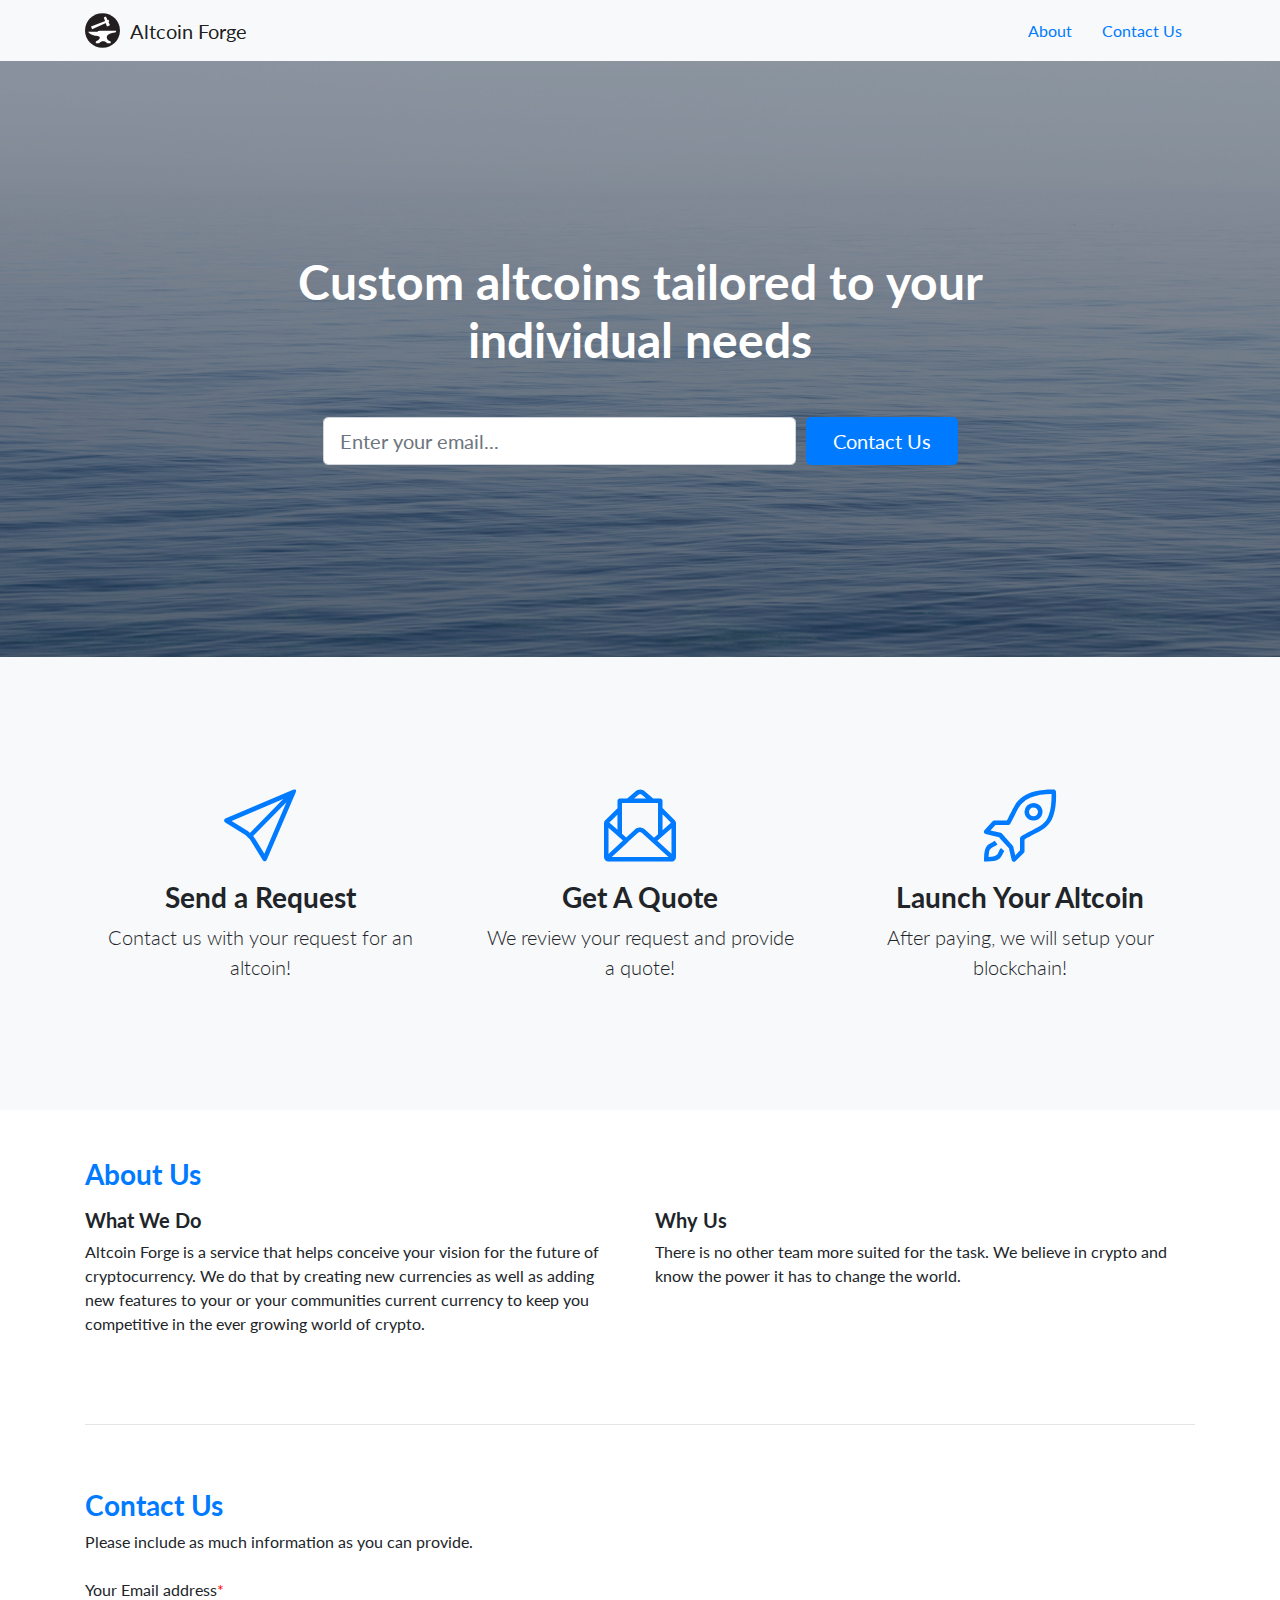
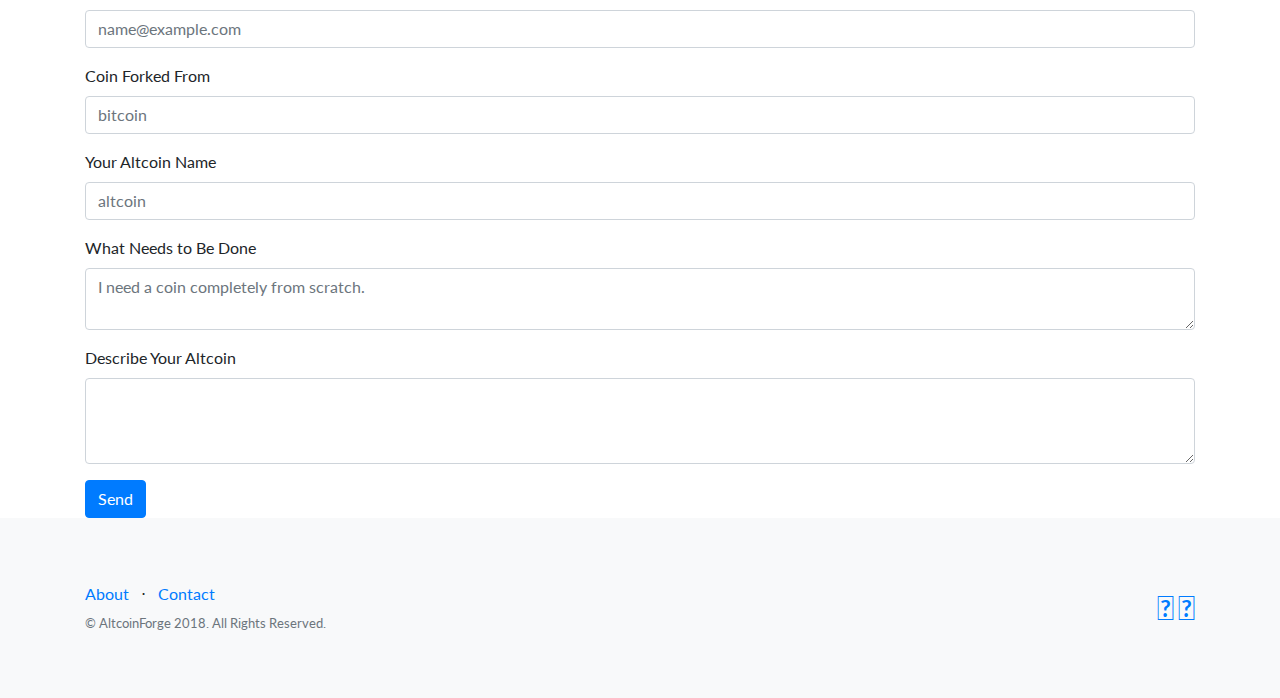
==== commit ca77a0e8: "Added Github repo link" ====
--- a/index.html
+++ b/index.html
@@ -179,6 +179,9 @@
                 <a href="#Contact">
                   <i class="fas fa-envelope fa-2x fa-fw"></i>
                 </a>
+                <a href='https://github.com/altcoin-forge'>
+                  <i class="fab fa-github fa-2x fa-fw"></i>
+                </a>
               </li>
             </ul>
           </div>
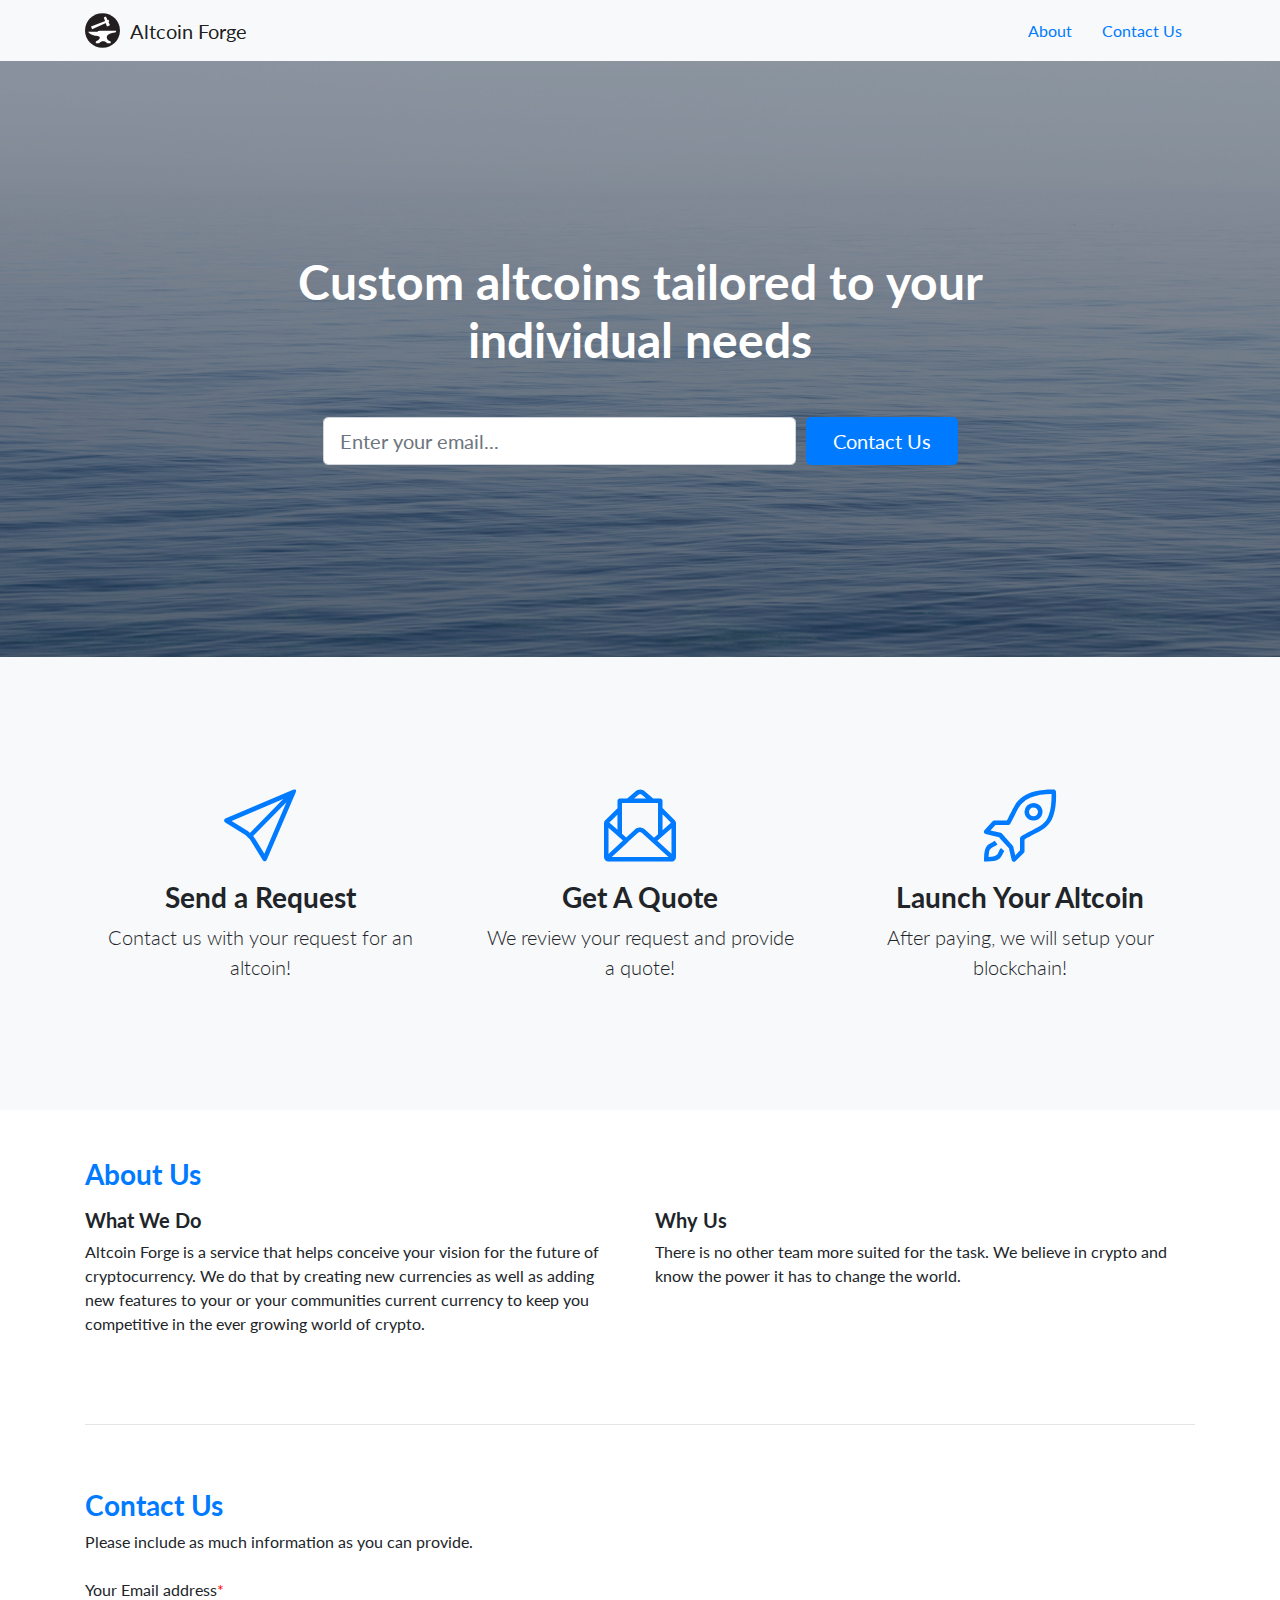
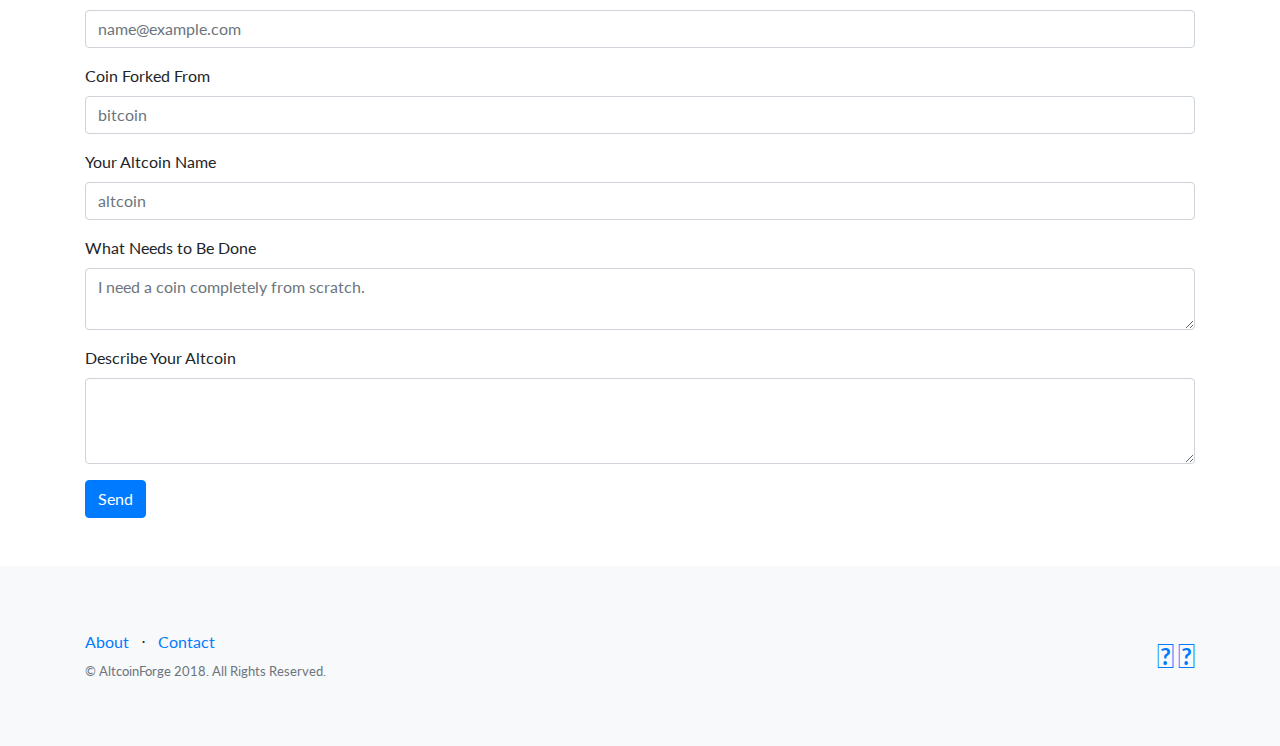
==== commit 28bb35b6: "Fixed padding for Contact section" ====
--- a/index.html
+++ b/index.html
@@ -123,7 +123,7 @@
       <div class='container'><hr></div>
       <!-- Form -->
       <section id='Contact'>
-        <div class="container pt-5 pt-5">
+        <div class="container pt-5 pb-5">
           <h3 class='text-primary'>Contact Us</h3>
           <p>Please include as much information as you can provide.</p>
           <form class='mt-4' action='https://formspree.io/hello@altcoinforge.com' method='POST'>
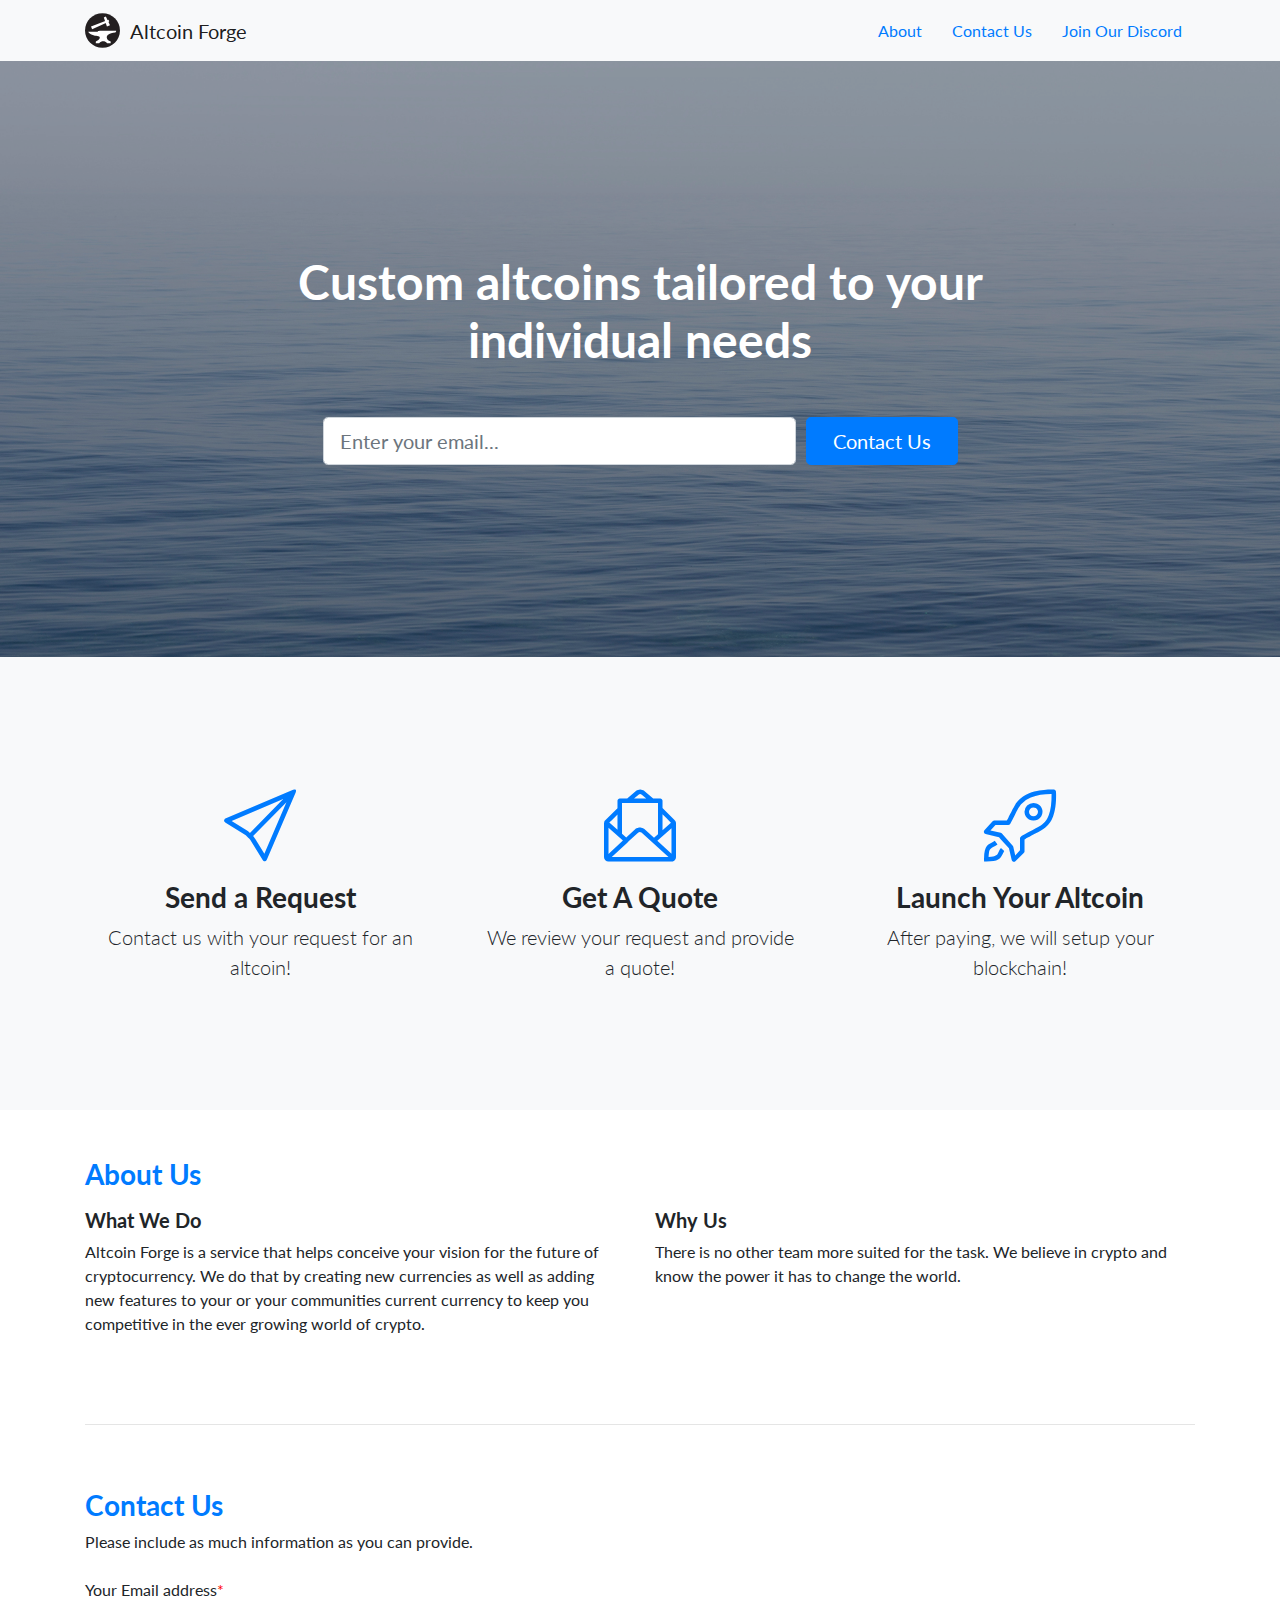
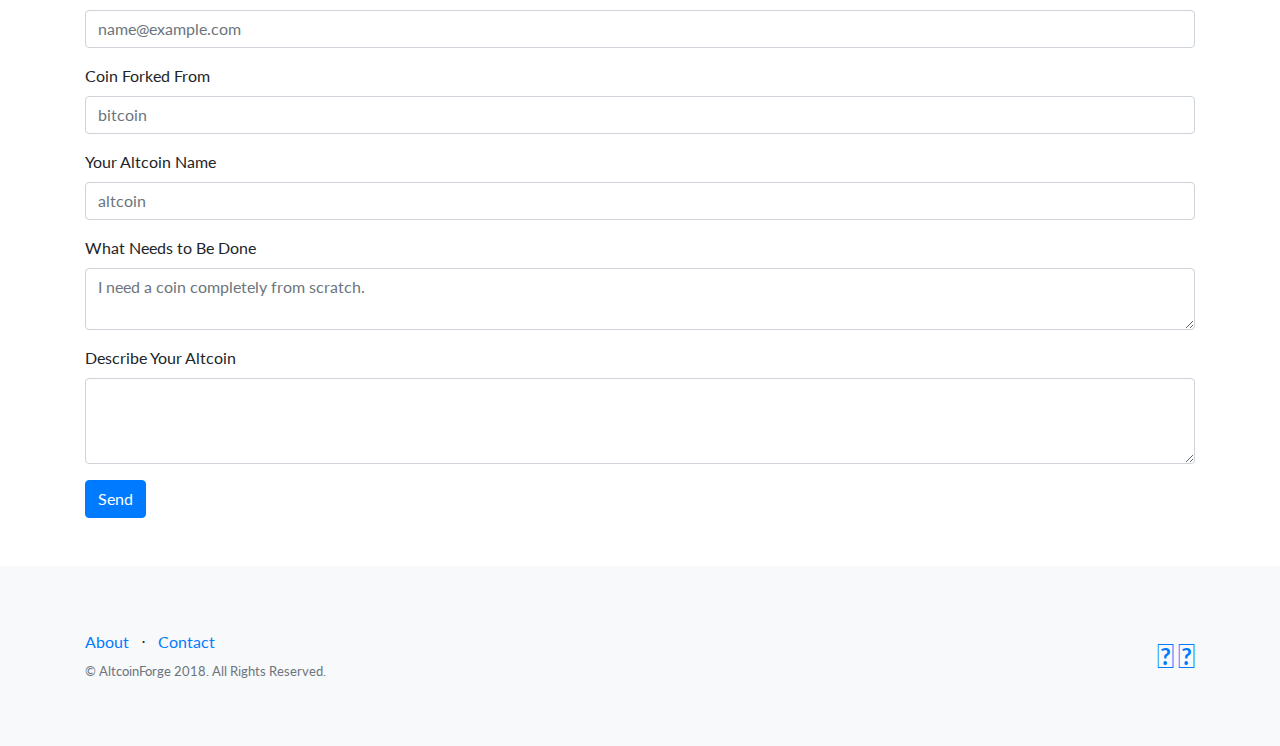
==== commit 65333498: "Updated home page" ====
--- a/index.html
+++ b/index.html
@@ -25,6 +25,9 @@
 
     <!-- Favicon -->
     <link rel="icon" href="./img/icon.png" sizes="16x16">
+
+    <!-- Google Search -->
+    <meta name="google-site-verification" content="j4MW3YWqfmPibhfrZWB3rJ6eWzRt76VqtKBat1XwOs0" />
   </head>
 
   <body>
@@ -40,6 +43,7 @@
           <!-- <a class="btn" href="/guide">Guide</a> -->
           <a class="btn" href="#About">About</a>
           <a class="btn" href="#Contact">Contact Us</a>
+          <a class="btn" href="https://discord.gg/HBtEQmU" " target="_blank">Join Our Discord</a>
         </div>
       </div>
     </nav>
